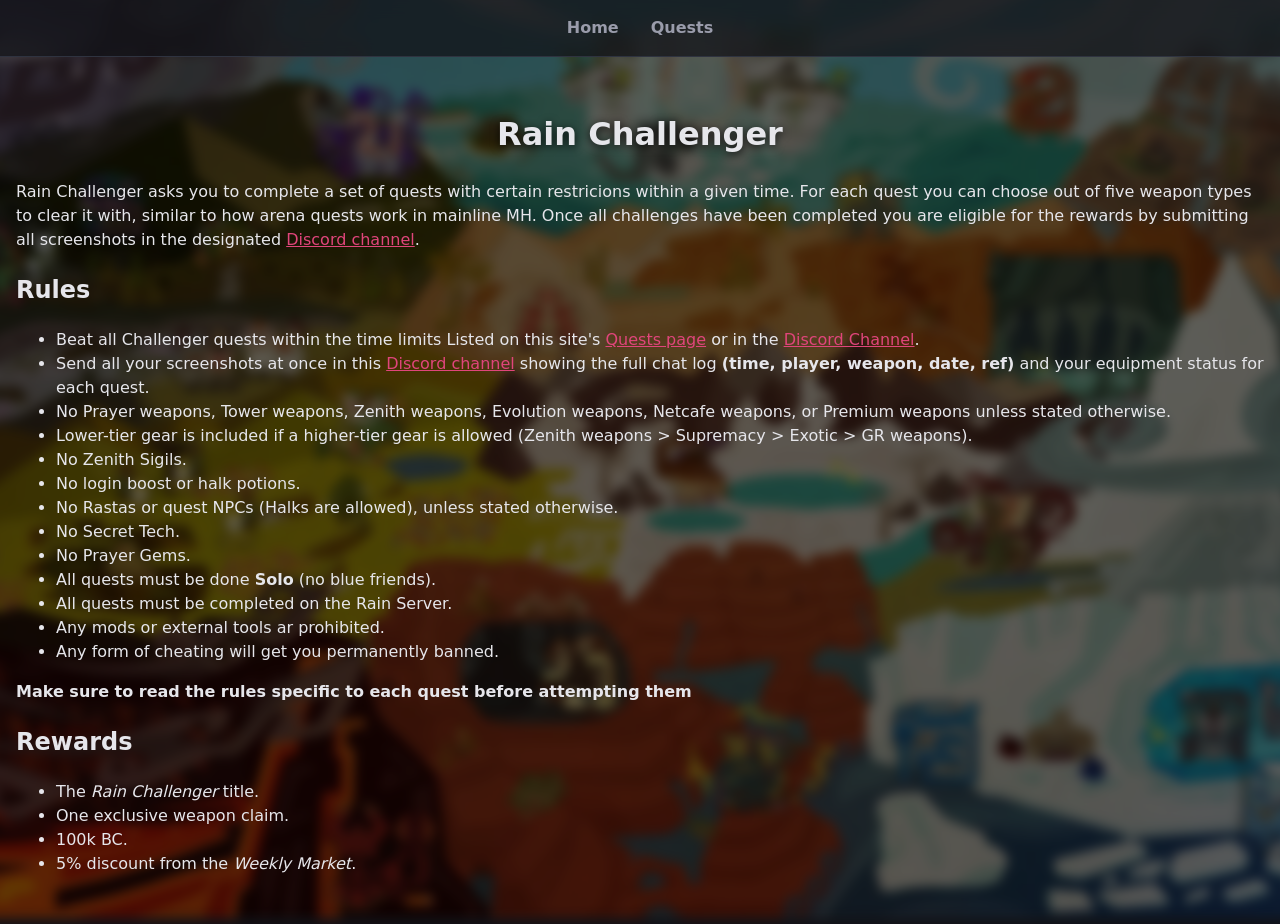
==== index.html @ 0a23a5e6 "Add rules/rewards to index.html" ====
<!DOCTYPE html>
<html lang="en">

<head>
  <meta charset="UTF-8">
  <meta name="viewport" content="width=device-width, initial-scale=1.0">
  <title>Rain Challenger Page</title>
  <link rel="stylesheet" href="./css/style.css">
  <link rel="icon" href="./assets/favicon.ico" type="image/x-icon">
</head>

<body>
  <nav class="navbar">
    <a href="./index.html">Home</a>
    <a href="./quests.html">Quests</a>
  </nav>
  <main>
    <h1>Rain Challenger</h1>
    <p>
      Rain Challenger asks you to complete a set of quests
      with certain restricions within a given time. For each quest you can
      choose out of five weapon types to clear it with, similar to how arena
      quests work in mainline MH. Once all challenges have been completed you are
      eligible for the rewards by submitting all screenshots in the designated
      <a href="https://discord.com/channels/937230168223789066/1414057000987267222">Discord channel</a>.
    </p>

    <h2>Rules</h2>
    <p>
    <ul>
      <li>Beat all Challenger quests within the time limits Listed on this site's <a href="./quests.html">Quests
          page</a> or in the <a href="https://discord.com/channels/937230168223789066/1414051861174030346">Discord
          Channel</a>.</li>
      <li>Send all your screenshots at once in this <a
          href="https://discord.com/channels/937230168223789066/1414057000987267222">Discord channel</a>
        showing the full chat log <b>(time, player, weapon, date, ref)</b> and your equipment status for each quest.
      </li>
      <li>No Prayer weapons, Tower weapons, Zenith weapons, Evolution weapons, Netcafe weapons, or Premium weapons
        unless stated otherwise.</li>
      <li>Lower-tier gear is included if a higher-tier gear is allowed (Zenith weapons > Supremacy > Exotic > GR
        weapons).</li>
      <li>No Zenith Sigils.</li>
      <li>No login boost or halk potions.</li>
      <li>No Rastas or quest NPCs (Halks are allowed), unless stated otherwise.</li>
      <li>No Secret Tech.</li>
      <li>No Prayer Gems.</li>
      <li>All quests must be done <b>Solo</b> (no blue friends).</li>
      <li>All quests must be completed on the Rain Server.</li>
      <li>Any mods or external tools ar prohibited.</li>
      <li>Any form of cheating will get you permanently banned.</li>
    </ul>
    <p><b>Make sure to read the rules specific to each quest before attempting them</b></p>

    </p>
    <h2>Rewards</h2>
    <ul>
      <li>The <i>Rain Challenger</i> title.</li>
      <li>One exclusive weapon claim.</li>
      <li>100k BC.</li>
      <li>5% discount from the <i>Weekly Market</i>.</li>
    </ul>
  </main>
</body>

</html>
---- css/style.css ----
@import url('./rules.css');
@import url('./quests.css');

:root {
  --bg: #121318;
  --surface: #1c1e26;
  --surface-2: #252833;
  --border: #2f3340;
  --text: #e6e6eb;
  --text-muted: #9a9cab;
  --accent: #e0457b;
  --tag-allowed: #3fb950;
  --tag-partial: #f0a030;
  --tag-banned: #f05252;
  --radius: 12px;

  /* Page background: raise --bg-brightness to make it brighter, lower --bg-blur to make it sharper */
  --bg-brightness: 0.4;
  --bg-blur: 6px;
}

* {
  box-sizing: border-box;
}

body {
  margin: 0;
  background: var(--bg);
  color: var(--text);
  font-family: system-ui, -apple-system, "Segoe UI", Roboto, sans-serif;
  line-height: 1.5;
}

/* Blurred, dimmed background image behind every page. It's slightly larger than
   the screen so the blur doesn't leave light edges. */
body::before {
  content: "";
  position: fixed;
  inset: calc(var(--bg-blur) * -3);
  z-index: -1;
  background: url("../assets/background.webp") center / cover no-repeat;
  filter: blur(var(--bg-blur)) brightness(var(--bg-brightness));
}

a {
  color: var(--accent);
}

.navbar {
  display: flex;
  justify-content: center;
  gap: 2rem;
  padding: 1rem;
  background: rgba(18, 19, 24, 0.75);
  backdrop-filter: blur(8px);
  border-bottom: 1px solid var(--border);
}

.navbar a {
  color: var(--text-muted);
  text-decoration: none;
  font-weight: 600;
}

.navbar a:hover {
  color: var(--text);
}

main {
  max-width: 1400px;
  margin: 0 auto;
  padding: 2rem 1rem;
}

h1 {
  text-align: center;
  text-shadow: 0 2px 8px rgba(0, 0, 0, 0.8);
}
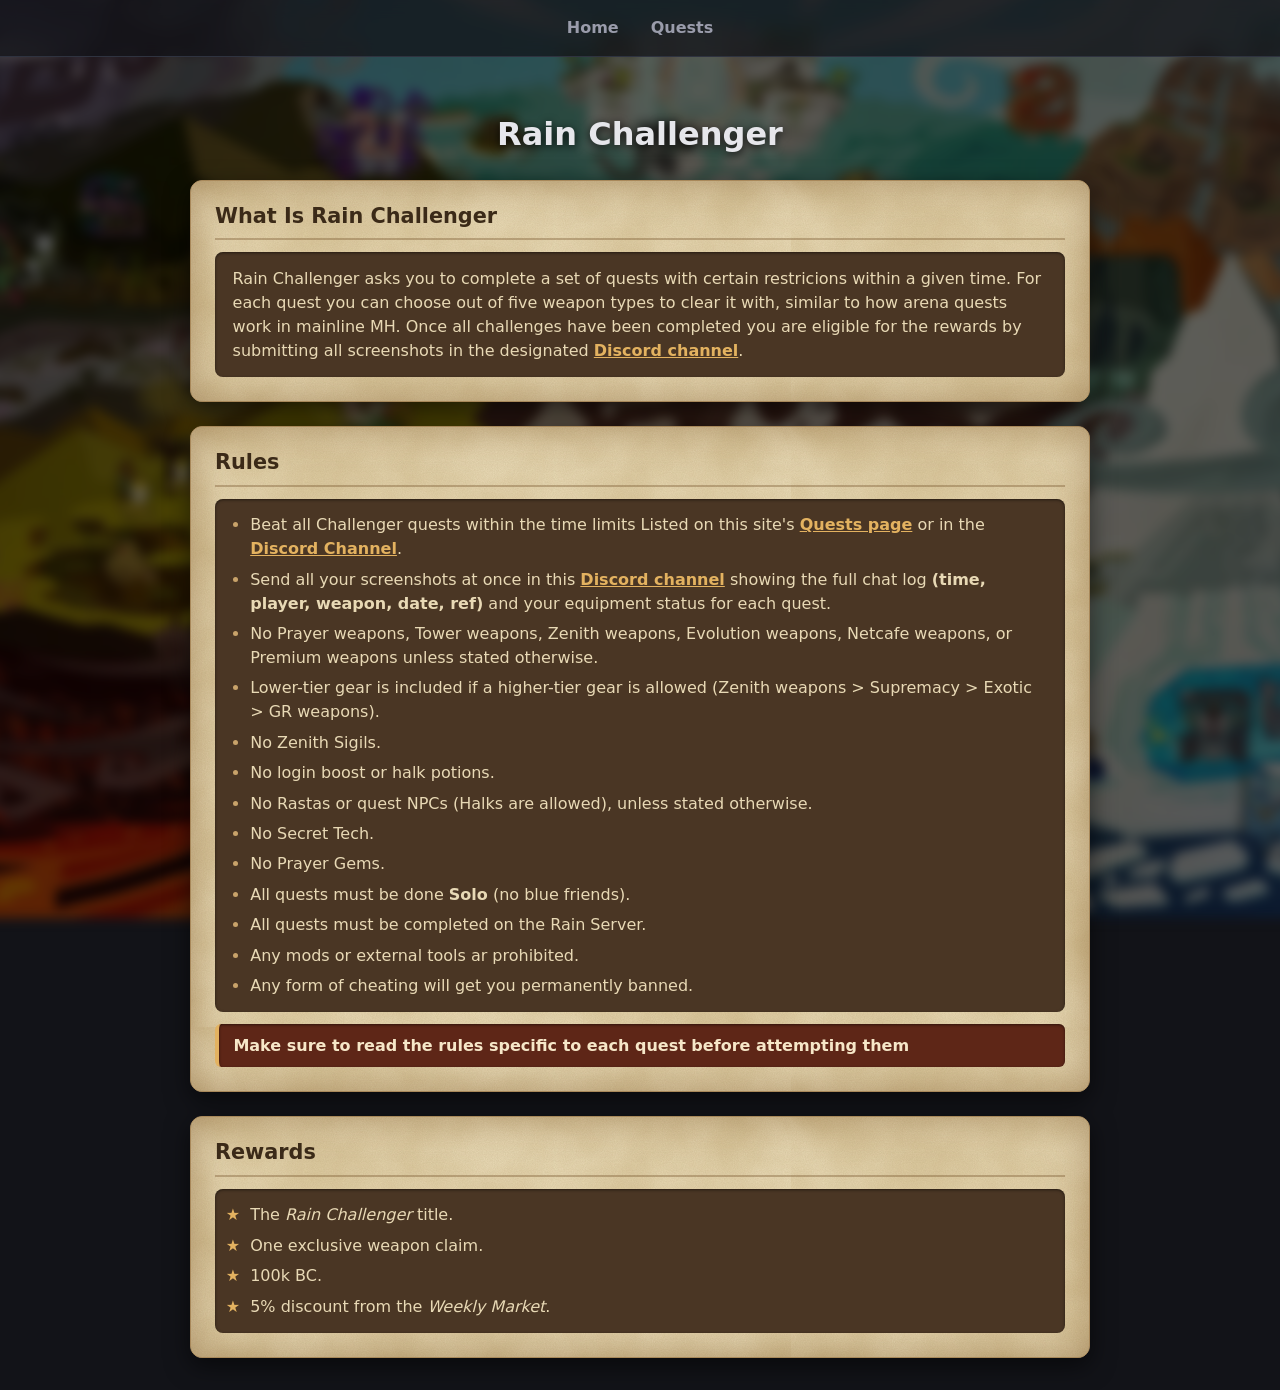
==== commit 39aba7fc: "Style index.html" ====
--- a/index.html
+++ b/index.html
@@ -16,49 +16,56 @@
   </nav>
   <main>
     <h1>Rain Challenger</h1>
-    <p>
-      Rain Challenger asks you to complete a set of quests
-      with certain restricions within a given time. For each quest you can
-      choose out of five weapon types to clear it with, similar to how arena
-      quests work in mainline MH. Once all challenges have been completed you are
-      eligible for the rewards by submitting all screenshots in the designated
-      <a href="https://discord.com/channels/937230168223789066/1414057000987267222">Discord channel</a>.
-    </p>
+    <div class="home">
+      <section class="home-intro panel parchment">
+        <h2>What Is Rain Challenger</h2>
+        <p>
+          Rain Challenger asks you to complete a set of quests
+          with certain restricions within a given time. For each quest you can
+          choose out of five weapon types to clear it with, similar to how arena
+          quests work in mainline MH. Once all challenges have been completed you are
+          eligible for the rewards by submitting all screenshots in the designated
+          <a href="https://discord.com/channels/937230168223789066/1414057000987267222">Discord channel</a>.
+        </p>
+      </section>
 
-    <h2>Rules</h2>
-    <p>
-    <ul>
-      <li>Beat all Challenger quests within the time limits Listed on this site's <a href="./quests.html">Quests
-          page</a> or in the <a href="https://discord.com/channels/937230168223789066/1414051861174030346">Discord
-          Channel</a>.</li>
-      <li>Send all your screenshots at once in this <a
-          href="https://discord.com/channels/937230168223789066/1414057000987267222">Discord channel</a>
-        showing the full chat log <b>(time, player, weapon, date, ref)</b> and your equipment status for each quest.
-      </li>
-      <li>No Prayer weapons, Tower weapons, Zenith weapons, Evolution weapons, Netcafe weapons, or Premium weapons
-        unless stated otherwise.</li>
-      <li>Lower-tier gear is included if a higher-tier gear is allowed (Zenith weapons > Supremacy > Exotic > GR
-        weapons).</li>
-      <li>No Zenith Sigils.</li>
-      <li>No login boost or halk potions.</li>
-      <li>No Rastas or quest NPCs (Halks are allowed), unless stated otherwise.</li>
-      <li>No Secret Tech.</li>
-      <li>No Prayer Gems.</li>
-      <li>All quests must be done <b>Solo</b> (no blue friends).</li>
-      <li>All quests must be completed on the Rain Server.</li>
-      <li>Any mods or external tools ar prohibited.</li>
-      <li>Any form of cheating will get you permanently banned.</li>
-    </ul>
-    <p><b>Make sure to read the rules specific to each quest before attempting them</b></p>
+      <section class="home-rules panel parchment">
+        <h2>Rules</h2>
+        <ul>
+          <li>Beat all Challenger quests within the time limits Listed on this site's <a href="./quests.html">Quests
+              page</a> or in the <a href="https://discord.com/channels/937230168223789066/1414051861174030346">Discord
+              Channel</a>.</li>
+          <li>Send all your screenshots at once in this <a
+              href="https://discord.com/channels/937230168223789066/1414057000987267222">Discord channel</a>
+            showing the full chat log <b>(time, player, weapon, date, ref)</b> and your equipment status for each quest.
+          </li>
+          <li>No Prayer weapons, Tower weapons, Zenith weapons, Evolution weapons, Netcafe weapons, or Premium weapons
+            unless stated otherwise.</li>
+          <li>Lower-tier gear is included if a higher-tier gear is allowed (Zenith weapons > Supremacy > Exotic > GR
+            weapons).</li>
+          <li>No Zenith Sigils.</li>
+          <li>No login boost or halk potions.</li>
+          <li>No Rastas or quest NPCs (Halks are allowed), unless stated otherwise.</li>
+          <li>No Secret Tech.</li>
+          <li>No Prayer Gems.</li>
+          <li>All quests must be done <b>Solo</b> (no blue friends).</li>
+          <li>All quests must be completed on the Rain Server.</li>
+          <li>Any mods or external tools ar prohibited.</li>
+          <li>Any form of cheating will get you permanently banned.</li>
+        </ul>
+        <p class="callout"><b>Make sure to read the rules specific to each quest before attempting them</b></p>
+      </section>
 
-    </p>
-    <h2>Rewards</h2>
-    <ul>
-      <li>The <i>Rain Challenger</i> title.</li>
-      <li>One exclusive weapon claim.</li>
-      <li>100k BC.</li>
-      <li>5% discount from the <i>Weekly Market</i>.</li>
-    </ul>
+      <section class="home-rewards panel parchment">
+        <h2>Rewards</h2>
+        <ul>
+          <li>The <i>Rain Challenger</i> title.</li>
+          <li>One exclusive weapon claim.</li>
+          <li>100k BC.</li>
+          <li>5% discount from the <i>Weekly Market</i>.</li>
+        </ul>
+      </section>
+    </div>
   </main>
 </body>
 
--- a/css/style.css
+++ b/css/style.css
@@ -1,4 +1,4 @@
-@import url('./rules.css');
+@import url('./home.css');
 @import url('./quests.css');
 
 :root {
@@ -76,3 +76,32 @@
   text-align: center;
   text-shadow: 0 2px 8px rgba(0, 0, 0, 0.8);
 }
+
+/* Parchment look shared by the quest cards and the home page panels: fine paper grain +
+   larger stains (inline SVG noise) over a warm base, with darker, worn edges from the inset shadow */
+.parchment {
+  --parchment: #e8d9b5;
+  --ink: #3b2a18;
+  --ink-muted: #6b5236;
+  --leather: #4a3624;
+
+  color: var(--ink);
+  background:
+    url("data:image/svg+xml,%3Csvg xmlns='http://www.w3.org/2000/svg' width='240' height='240'%3E%3Cfilter id='n'%3E%3CfeTurbulence type='fractalNoise' baseFrequency='0.9' numOctaves='3' stitchTiles='stitch'/%3E%3CfeColorMatrix values='0 0 0 0 0.35 0 0 0 0 0.25 0 0 0 0 0.1 0 0 0 0.22 0'/%3E%3C/filter%3E%3Crect width='100%25' height='100%25' filter='url(%23n)'/%3E%3C/svg%3E"),
+    url("data:image/svg+xml,%3Csvg xmlns='http://www.w3.org/2000/svg' width='600' height='600'%3E%3Cfilter id='s'%3E%3CfeTurbulence type='fractalNoise' baseFrequency='0.012' numOctaves='4' seed='7' stitchTiles='stitch'/%3E%3CfeColorMatrix values='0 0 0 0 0.45 0 0 0 0 0.3 0 0 0 0 0.1 0 0 0 0.5 -0.12'/%3E%3C/filter%3E%3Crect width='100%25' height='100%25' filter='url(%23s)'/%3E%3C/svg%3E"),
+    var(--parchment);
+  border: 1px solid #a8885a;
+  border-radius: var(--radius);
+  box-shadow:
+    inset 0 0 40px rgba(110, 70, 25, 0.45),
+    0 8px 24px rgba(0, 0, 0, 0.55);
+}
+
+.parchment a {
+  color: #8b2e1a;
+  font-weight: 600;
+}
+
+.parchment a:hover {
+  color: #b33b20;
+}
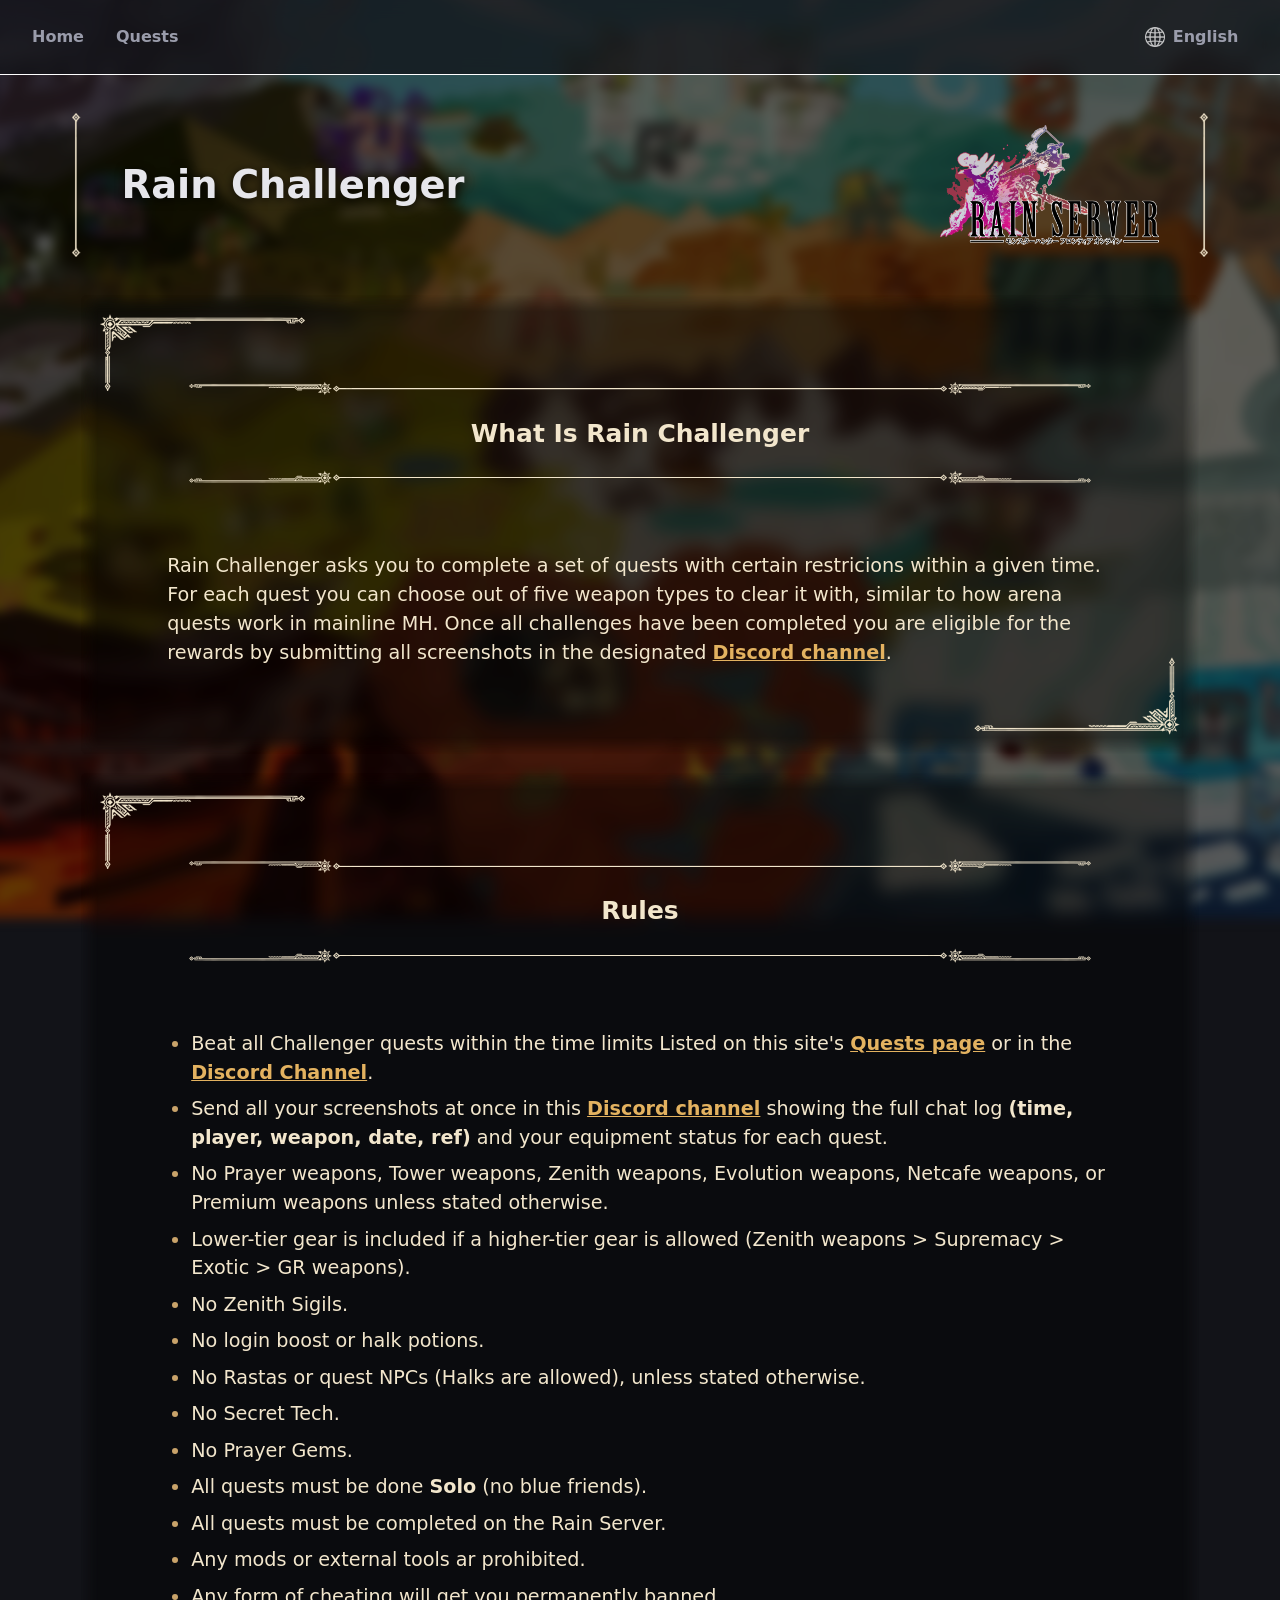
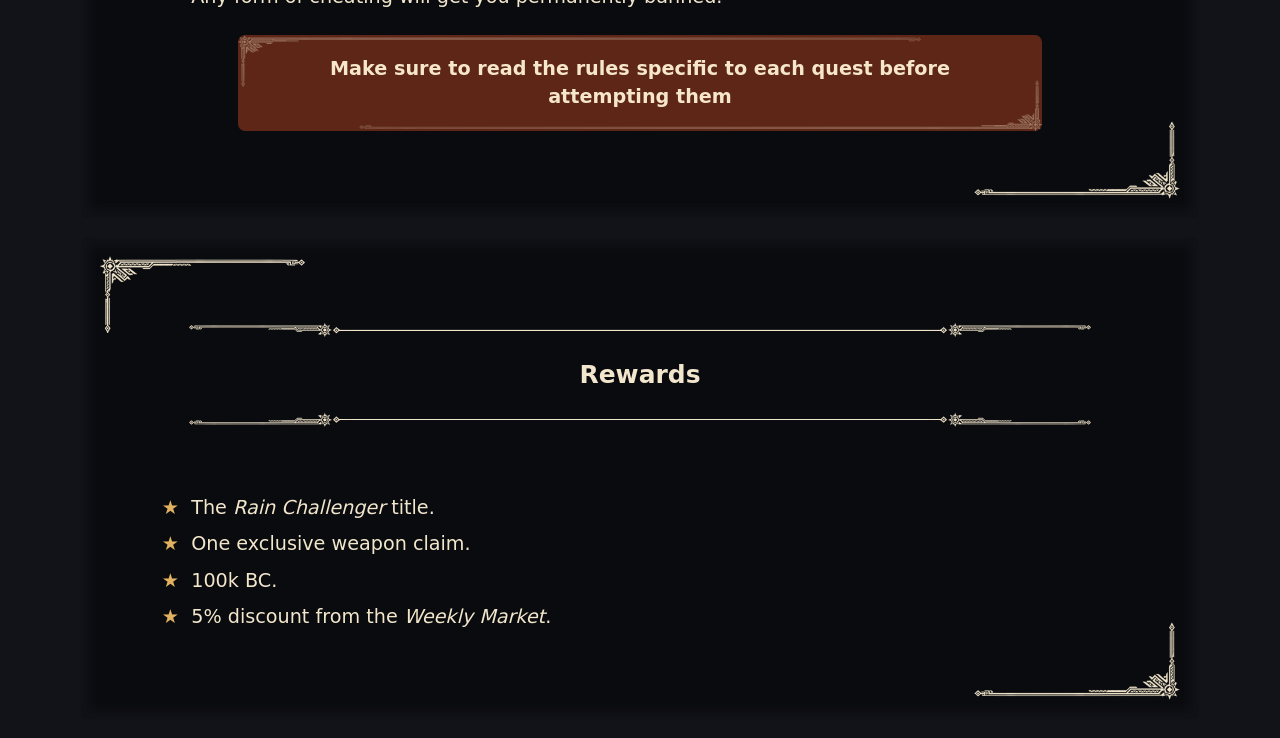
==== commit 4be05ebb: "First Design - MH Wilds style DA - Quests design based on quest pages in Frontier - Added translatio" ====
--- a/index.html
+++ b/index.html
@@ -4,22 +4,45 @@
 <head>
   <meta charset="UTF-8">
   <meta name="viewport" content="width=device-width, initial-scale=1.0">
-  <title>Rain Challenger Page</title>
+  <!-- Dark page: the browser paints a dark (not white) canvas while switching pages, before the CSS loads -->
+  <meta name="color-scheme" content="dark">
+  <meta http-equiv="Content-Security-Policy"
+    content="default-src 'self'; img-src 'self' data:; object-src 'none'; base-uri 'none'; form-action 'none'">
+  <title data-i18n="home.docTitle">Rain Challenger Page</title>
   <link rel="stylesheet" href="./css/style.css">
   <link rel="icon" href="./assets/favicon.ico" type="image/x-icon">
+  <script src="./js/i18n.js" defer></script>
+  <script src="./js/nav.js" defer></script>
 </head>
 
 <body>
   <nav class="navbar">
-    <a href="./index.html">Home</a>
-    <a href="./quests.html">Quests</a>
+    <div class="nav-links">
+      <a href="./index.html" data-i18n="nav.home">Home</a>
+      <a href="./quests.html" data-i18n="nav.quests">Quests</a>
+    </div>
+    <div class="lang-switcher">
+      <button type="button" class="lang-button" aria-haspopup="true" aria-expanded="false" aria-controls="lang-menu">
+        <img src="./assets/index/www.png" alt="" class="lang-icon">
+        <span class="lang-current">English</span>
+      </button>
+      <ul class="lang-menu" id="lang-menu" hidden>
+        <li><button type="button" lang="en" data-lang="en">English</button></li>
+        <li><button type="button" lang="ja" data-lang="ja">日本語</button></li>
+        <li><button type="button" lang="fr" data-lang="fr">Français</button></li>
+        <li><button type="button" lang="de" data-lang="de">Deutsch</button></li>
+        <li><button type="button" lang="es" data-lang="es">Español</button></li>
+      </ul>
+    </div>
   </nav>
-  <main>
-    <h1>Rain Challenger</h1>
+  <main class="home-page">
+    <h1 class="page-header">Rain Challenger<img class="header-logo" src="./assets/index/rain_logo.png" alt=""></h1>
     <div class="home">
-      <section class="home-intro panel parchment">
-        <h2>What Is Rain Challenger</h2>
-        <p>
+      <section class="home-intro panel frame-panel">
+        <div class="panel-divider panel-divider-top" aria-hidden="true"></div>
+        <h2 data-i18n="intro.title">What Is Rain Challenger</h2>
+        <div class="panel-divider" aria-hidden="true"></div>
+        <p data-i18n="intro.text">
           Rain Challenger asks you to complete a set of quests
           with certain restricions within a given time. For each quest you can
           choose out of five weapon types to clear it with, similar to how arena
@@ -29,40 +52,44 @@
         </p>
       </section>
 
-      <section class="home-rules panel parchment">
-        <h2>Rules</h2>
+      <section class="home-rules panel frame-panel">
+        <div class="panel-divider panel-divider-top" aria-hidden="true"></div>
+        <h2 data-i18n="rules.title">Rules</h2>
+        <div class="panel-divider" aria-hidden="true"></div>
         <ul>
-          <li>Beat all Challenger quests within the time limits Listed on this site's <a href="./quests.html">Quests
+          <li data-i18n="rules.1">Beat all Challenger quests within the time limits Listed on this site's <a href="./quests.html">Quests
               page</a> or in the <a href="https://discord.com/channels/937230168223789066/1414051861174030346">Discord
               Channel</a>.</li>
-          <li>Send all your screenshots at once in this <a
+          <li data-i18n="rules.2">Send all your screenshots at once in this <a
               href="https://discord.com/channels/937230168223789066/1414057000987267222">Discord channel</a>
             showing the full chat log <b>(time, player, weapon, date, ref)</b> and your equipment status for each quest.
           </li>
-          <li>No Prayer weapons, Tower weapons, Zenith weapons, Evolution weapons, Netcafe weapons, or Premium weapons
+          <li data-i18n="rules.3">No Prayer weapons, Tower weapons, Zenith weapons, Evolution weapons, Netcafe weapons, or Premium weapons
             unless stated otherwise.</li>
-          <li>Lower-tier gear is included if a higher-tier gear is allowed (Zenith weapons > Supremacy > Exotic > GR
+          <li data-i18n="rules.4">Lower-tier gear is included if a higher-tier gear is allowed (Zenith weapons > Supremacy > Exotic > GR
             weapons).</li>
-          <li>No Zenith Sigils.</li>
-          <li>No login boost or halk potions.</li>
-          <li>No Rastas or quest NPCs (Halks are allowed), unless stated otherwise.</li>
-          <li>No Secret Tech.</li>
-          <li>No Prayer Gems.</li>
-          <li>All quests must be done <b>Solo</b> (no blue friends).</li>
-          <li>All quests must be completed on the Rain Server.</li>
-          <li>Any mods or external tools ar prohibited.</li>
-          <li>Any form of cheating will get you permanently banned.</li>
+          <li data-i18n="rules.5">No Zenith Sigils.</li>
+          <li data-i18n="rules.6">No login boost or halk potions.</li>
+          <li data-i18n="rules.7">No Rastas or quest NPCs (Halks are allowed), unless stated otherwise.</li>
+          <li data-i18n="rules.8">No Secret Tech.</li>
+          <li data-i18n="rules.9">No Prayer Gems.</li>
+          <li data-i18n="rules.10">All quests must be done <b>Solo</b> (no blue friends).</li>
+          <li data-i18n="rules.11">All quests must be completed on the Rain Server.</li>
+          <li data-i18n="rules.12">Any mods or external tools ar prohibited.</li>
+          <li data-i18n="rules.13">Any form of cheating will get you permanently banned.</li>
         </ul>
-        <p class="callout"><b>Make sure to read the rules specific to each quest before attempting them</b></p>
+        <p class="callout" data-i18n="rules.callout"><b>Make sure to read the rules specific to each quest before attempting them</b></p>
       </section>
 
-      <section class="home-rewards panel parchment">
-        <h2>Rewards</h2>
+      <section class="home-rewards panel frame-panel">
+        <div class="panel-divider panel-divider-top" aria-hidden="true"></div>
+        <h2 data-i18n="rewards.title">Rewards</h2>
+        <div class="panel-divider" aria-hidden="true"></div>
         <ul>
-          <li>The <i>Rain Challenger</i> title.</li>
-          <li>One exclusive weapon claim.</li>
-          <li>100k BC.</li>
-          <li>5% discount from the <i>Weekly Market</i>.</li>
+          <li data-i18n="rewards.1">The <i>Rain Challenger</i> title.</li>
+          <li data-i18n="rewards.2">One exclusive weapon claim.</li>
+          <li data-i18n="rewards.3">100k BC.</li>
+          <li data-i18n="rewards.4">5% discount from the <i>Weekly Market</i>.</li>
         </ul>
       </section>
     </div>
--- a/css/style.css
+++ b/css/style.css
@@ -3,16 +3,24 @@
 
 :root {
   --bg: #121318;
-  --surface: #1c1e26;
-  --surface-2: #252833;
   --border: #2f3340;
   --text: #e6e6eb;
   --text-muted: #9a9cab;
-  --accent: #e0457b;
-  --tag-allowed: #3fb950;
-  --tag-partial: #f0a030;
-  --tag-banned: #f05252;
   --radius: 12px;
+
+  /* Parchment theme shared by the quest cards and the home page */
+  --parchment: #e8d9b5;
+  --parchment-edge: #a8885a;
+  --ink: #3b2a18;
+  --ink-muted: #6b5236;
+  --leather: #4a3624;
+  --gold: #e3b260;
+  --inset-shadow: inset 0 1px 3px rgba(0, 0, 0, 0.5);
+
+  /* Restriction dot colors (and the achieved time limit green), bright enough for the dark leather */
+  --tag-allowed: #5cd65c;
+  --tag-partial: #ffa733;
+  --tag-banned: #ff5c5c;
 
   /* Page background: raise --bg-brightness to make it brighter, lower --bg-blur to make it sharper */
   --bg-brightness: 0.4;
@@ -42,18 +50,26 @@
   filter: blur(var(--bg-blur)) brightness(var(--bg-brightness));
 }
 
-a {
-  color: var(--accent);
-}
-
+/* Top bar: page links on the left, language switcher on the right */
 .navbar {
+  /* Stays at the top of the window while the page scrolls */
+  position: sticky;
+  top: 0;
+  z-index: 10; /* keeps the bar and the language menu above the page content */
   display: flex;
-  justify-content: center;
-  gap: 2rem;
-  padding: 1rem;
+  justify-content: space-between;
+  /* 112px / 1.5 (was 56px originally, then doubled to 112px); content stays centered */
+  align-items: center;
+  min-height: 75px;
+  padding: 0 2rem;
   background: rgba(18, 19, 24, 0.75);
   backdrop-filter: blur(8px);
-  border-bottom: 1px solid var(--border);
+  border-bottom: 1px solid #fff;
+}
+
+.nav-links {
+  display: flex;
+  gap: 2rem;
 }
 
 .navbar a {
@@ -66,6 +82,108 @@
   color: var(--text);
 }
 
+/* Language switcher (js/nav.js): globe icon + current language, opens a dropdown menu */
+.lang-switcher {
+  position: relative;
+}
+
+.lang-button {
+  display: flex;
+  align-items: center;
+  gap: 0.5rem;
+  padding: 0.4rem 0.6rem;
+  color: var(--text-muted);
+  font: inherit;
+  font-weight: 600;
+  background: none;
+  border: none;
+  border-radius: 6px;
+  cursor: pointer;
+}
+
+.lang-button:hover,
+.lang-button[aria-expanded="true"] {
+  color: var(--text);
+}
+
+.lang-button:focus-visible,
+.lang-menu button:focus-visible {
+  outline: 2px solid var(--gold);
+  outline-offset: 2px;
+}
+
+.lang-icon {
+  width: 20px;
+  height: 20px;
+  opacity: 0.75;
+}
+
+.lang-button:hover .lang-icon,
+.lang-button[aria-expanded="true"] .lang-icon {
+  opacity: 1;
+}
+
+/* Menu drops down under the button, right-aligned with it */
+.lang-menu {
+  position: absolute;
+  top: calc(100% + 0.5rem);
+  right: 0;
+  min-width: 10rem;
+  margin: 0;
+  padding: 0.35rem;
+  list-style: none;
+  background: rgba(18, 19, 24, 0.95);
+  backdrop-filter: blur(8px);
+  border: 1px solid rgba(255, 255, 255, 0.5);
+  border-radius: 8px;
+  box-shadow: 0 8px 24px rgba(0, 0, 0, 0.55);
+  animation: lang-menu-open 0.15s ease-out;
+}
+
+.lang-menu[hidden] {
+  display: none;
+}
+
+@keyframes lang-menu-open {
+  from {
+    opacity: 0;
+    transform: translateY(-6px);
+  }
+}
+
+.lang-menu button {
+  display: block;
+  width: 100%;
+  padding: 0.45rem 0.75rem;
+  color: var(--text-muted);
+  font: inherit;
+  text-align: left;
+  background: none;
+  border: none;
+  border-radius: 5px;
+  cursor: pointer;
+}
+
+.lang-menu button:hover {
+  color: var(--text);
+  background: rgba(255, 255, 255, 0.08);
+}
+
+/* Currently selected language */
+.lang-menu button[aria-current="true"] {
+  color: var(--gold);
+}
+
+@media (max-width: 500px) {
+  .navbar {
+    padding: 0 1rem;
+  }
+
+  .nav-links {
+    gap: 1.25rem;
+  }
+}
+
 main {
   max-width: 1400px;
   margin: 0 auto;
@@ -77,31 +195,72 @@
   text-shadow: 0 2px 8px rgba(0, 0, 0, 0.8);
 }
 
-/* Parchment look shared by the quest cards and the home page panels: fine paper grain +
-   larger stains (inline SVG noise) over a warm base, with darker, worn edges from the inset shadow */
+/* Page title framed by assets/index/header.png (1892x239: two vertical bars at its left and
+   right edges) at half size, centered (both pages); the title sits on the left, just inside
+   the left bar, vertically centered. On narrow screens it shrinks to the content width and
+   keeps its proportions. */
+.page-header {
+  display: grid;
+  align-items: center;
+  justify-items: start;
+  width: min(946px, 100%);
+  aspect-ratio: 1892 / 239;
+  /* left bar is 7.5px wide; gap between bar and title = ~33px */
+  padding-left: 41px;
+  /* Home overrides the space below (home.css); 48px = the same value there */
+  margin: 0 auto 48px;
+  position: relative;
+  background: url("../assets/index/header.png") center / 100% 100% no-repeat;
+}
+
+/* Rain Server logo inside the header, near the right bar. rain_logo.png is 1789x1095 with the
+   logo itself at x 58-1649, y 28-900 (rest is transparent margin). Sized/placed in % of the
+   header so it scales with it: logo 100px tall at full size, vertically centered, its right
+   edge ~33px inside the right bar (mirrors the title's gap on the left). */
+.header-logo {
+  position: absolute;
+  right: 2.61%;
+  top: 5.47%;
+  height: 105.1%;
+  pointer-events: none;
+}
+
+/* Phones: smaller title and left gap so it doesn't run into the logo */
+@media (max-width: 700px) {
+  .page-header {
+    font-size: 1.5rem;
+    padding-left: 4%;
+  }
+}
+
+/* Parchment panels: fine paper grain + larger stains (inline SVG noise) over a warm base,
+   with darker, worn edges from the inset shadow */
 .parchment {
-  --parchment: #e8d9b5;
-  --ink: #3b2a18;
-  --ink-muted: #6b5236;
-  --leather: #4a3624;
-
   color: var(--ink);
   background:
     url("data:image/svg+xml,%3Csvg xmlns='http://www.w3.org/2000/svg' width='240' height='240'%3E%3Cfilter id='n'%3E%3CfeTurbulence type='fractalNoise' baseFrequency='0.9' numOctaves='3' stitchTiles='stitch'/%3E%3CfeColorMatrix values='0 0 0 0 0.35 0 0 0 0 0.25 0 0 0 0 0.1 0 0 0 0.22 0'/%3E%3C/filter%3E%3Crect width='100%25' height='100%25' filter='url(%23n)'/%3E%3C/svg%3E"),
     url("data:image/svg+xml,%3Csvg xmlns='http://www.w3.org/2000/svg' width='600' height='600'%3E%3Cfilter id='s'%3E%3CfeTurbulence type='fractalNoise' baseFrequency='0.012' numOctaves='4' seed='7' stitchTiles='stitch'/%3E%3CfeColorMatrix values='0 0 0 0 0.45 0 0 0 0 0.3 0 0 0 0 0.1 0 0 0 0.5 -0.12'/%3E%3C/filter%3E%3Crect width='100%25' height='100%25' filter='url(%23s)'/%3E%3C/svg%3E"),
     var(--parchment);
-  border: 1px solid #a8885a;
+  border: 1px solid var(--parchment-edge);
   border-radius: var(--radius);
   box-shadow:
     inset 0 0 40px rgba(110, 70, 25, 0.45),
     0 8px 24px rgba(0, 0, 0, 0.55);
 }
 
-.parchment a {
-  color: #8b2e1a;
+/* Dark leather boxes on top of the parchment, used wherever text needs more contrast */
+.leather {
+  color: var(--parchment);
+  background: var(--leather);
+  border-radius: 8px;
+  box-shadow: var(--inset-shadow);
+}
+
+.leather a {
+  color: var(--gold);
   font-weight: 600;
 }
 
-.parchment a:hover {
-  color: #b33b20;
-}
+.leather a:hover {
+  color: #f2cd8a;
+}
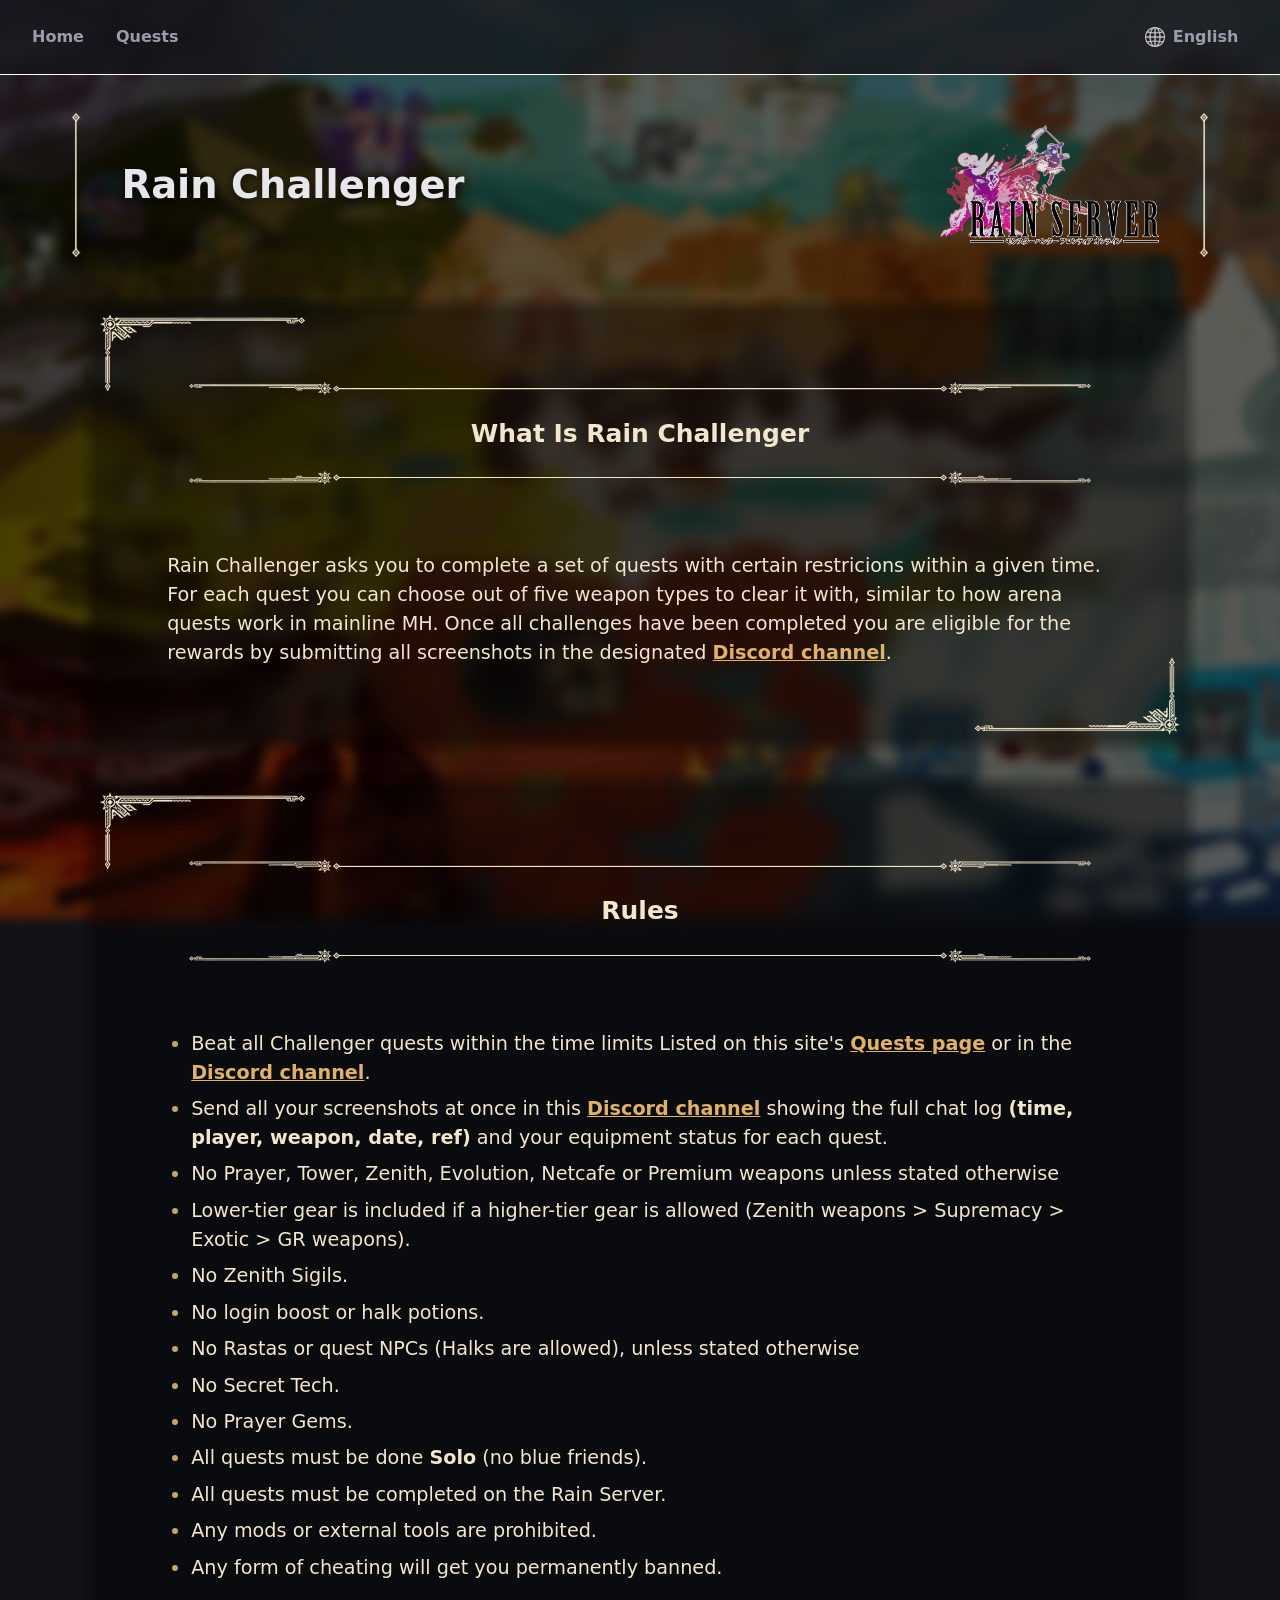
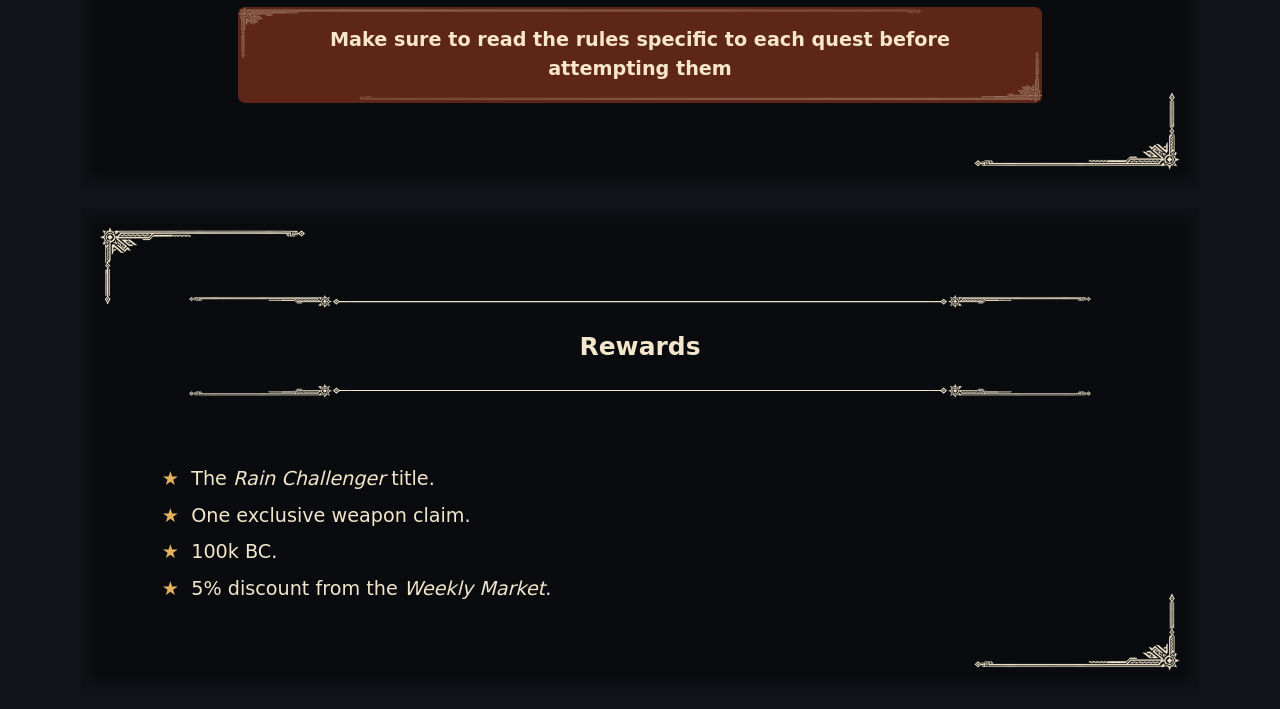
==== commit c403b880: "Update quest restrictions and add jsons for rules/rewards Restrictions on each individual quest are " ====
--- a/index.html
+++ b/index.html
@@ -11,8 +11,9 @@
   <title data-i18n="home.docTitle">Rain Challenger Page</title>
   <link rel="stylesheet" href="./css/style.css">
   <link rel="icon" href="./assets/favicon.ico" type="image/x-icon">
-  <script src="./js/i18n.js" defer></script>
-  <script src="./js/nav.js" defer></script>
+  <script src="./js/i18n.js" defer type="module"></script>
+  <script src="./js/nav.js" defer type="module"></script>
+  <script src="./js/home.js" defer type="module"></script>
 </head>
 
 <body>
@@ -29,9 +30,6 @@
       <ul class="lang-menu" id="lang-menu" hidden>
         <li><button type="button" lang="en" data-lang="en">English</button></li>
         <li><button type="button" lang="ja" data-lang="ja">日本語</button></li>
-        <li><button type="button" lang="fr" data-lang="fr">Français</button></li>
-        <li><button type="button" lang="de" data-lang="de">Deutsch</button></li>
-        <li><button type="button" lang="es" data-lang="es">Español</button></li>
       </ul>
     </div>
   </nav>
@@ -56,41 +54,20 @@
         <div class="panel-divider panel-divider-top" aria-hidden="true"></div>
         <h2 data-i18n="rules.title">Rules</h2>
         <div class="panel-divider" aria-hidden="true"></div>
-        <ul>
-          <li data-i18n="rules.1">Beat all Challenger quests within the time limits Listed on this site's <a href="./quests.html">Quests
-              page</a> or in the <a href="https://discord.com/channels/937230168223789066/1414051861174030346">Discord
-              Channel</a>.</li>
-          <li data-i18n="rules.2">Send all your screenshots at once in this <a
-              href="https://discord.com/channels/937230168223789066/1414057000987267222">Discord channel</a>
-            showing the full chat log <b>(time, player, weapon, date, ref)</b> and your equipment status for each quest.
-          </li>
-          <li data-i18n="rules.3">No Prayer weapons, Tower weapons, Zenith weapons, Evolution weapons, Netcafe weapons, or Premium weapons
-            unless stated otherwise.</li>
-          <li data-i18n="rules.4">Lower-tier gear is included if a higher-tier gear is allowed (Zenith weapons > Supremacy > Exotic > GR
-            weapons).</li>
-          <li data-i18n="rules.5">No Zenith Sigils.</li>
-          <li data-i18n="rules.6">No login boost or halk potions.</li>
-          <li data-i18n="rules.7">No Rastas or quest NPCs (Halks are allowed), unless stated otherwise.</li>
-          <li data-i18n="rules.8">No Secret Tech.</li>
-          <li data-i18n="rules.9">No Prayer Gems.</li>
-          <li data-i18n="rules.10">All quests must be done <b>Solo</b> (no blue friends).</li>
-          <li data-i18n="rules.11">All quests must be completed on the Rain Server.</li>
-          <li data-i18n="rules.12">Any mods or external tools ar prohibited.</li>
-          <li data-i18n="rules.13">Any form of cheating will get you permanently banned.</li>
-        </ul>
-        <p class="callout" data-i18n="rules.callout"><b>Make sure to read the rules specific to each quest before attempting them</b></p>
+        <div id="rules-container">
+          <!-- Rules will be loaded here -->
+        </div>
+        <p class="callout" data-i18n="rules.callout"><b>Make sure to read the rules specific to each quest before
+            attempting them</b></p>
       </section>
 
       <section class="home-rewards panel frame-panel">
         <div class="panel-divider panel-divider-top" aria-hidden="true"></div>
         <h2 data-i18n="rewards.title">Rewards</h2>
         <div class="panel-divider" aria-hidden="true"></div>
-        <ul>
-          <li data-i18n="rewards.1">The <i>Rain Challenger</i> title.</li>
-          <li data-i18n="rewards.2">One exclusive weapon claim.</li>
-          <li data-i18n="rewards.3">100k BC.</li>
-          <li data-i18n="rewards.4">5% discount from the <i>Weekly Market</i>.</li>
-        </ul>
+        <div id="rewards-container">
+          <!-- rewards will be loaded here -->
+        </div>
       </section>
     </div>
   </main>
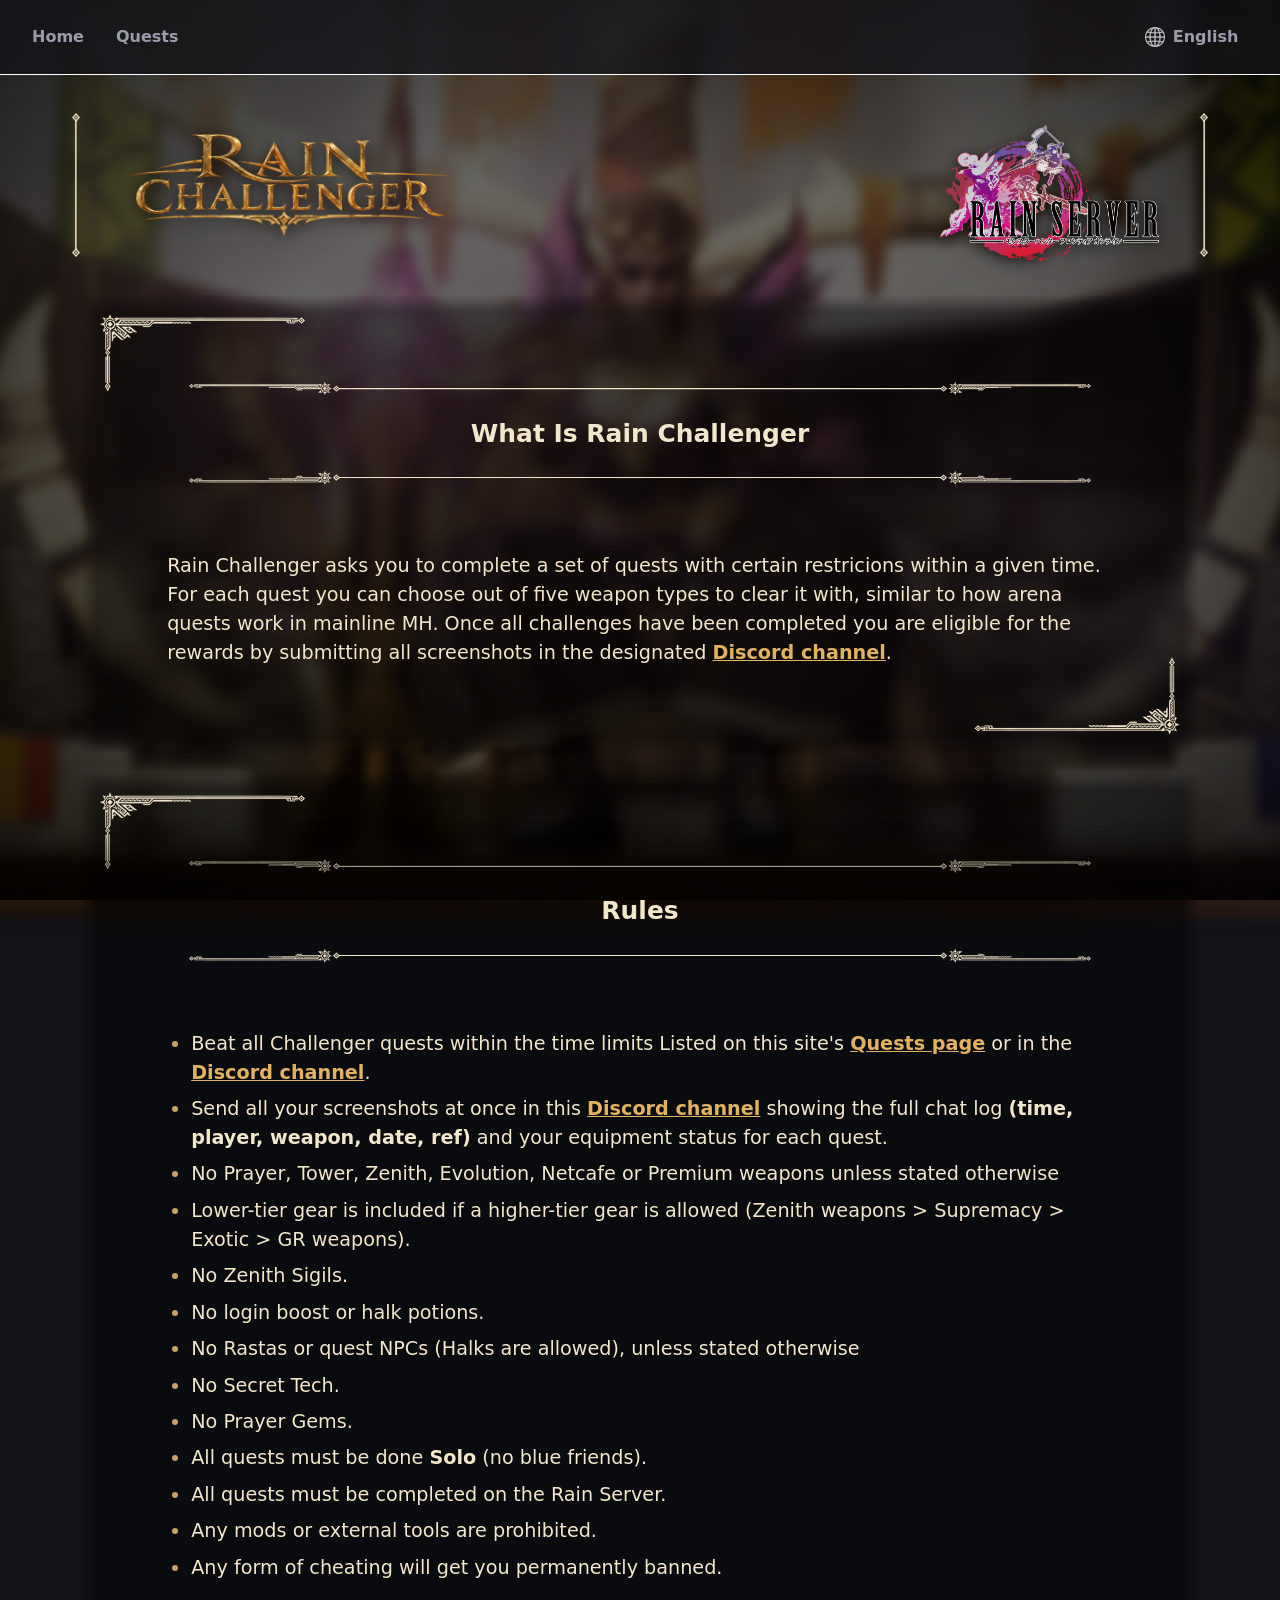
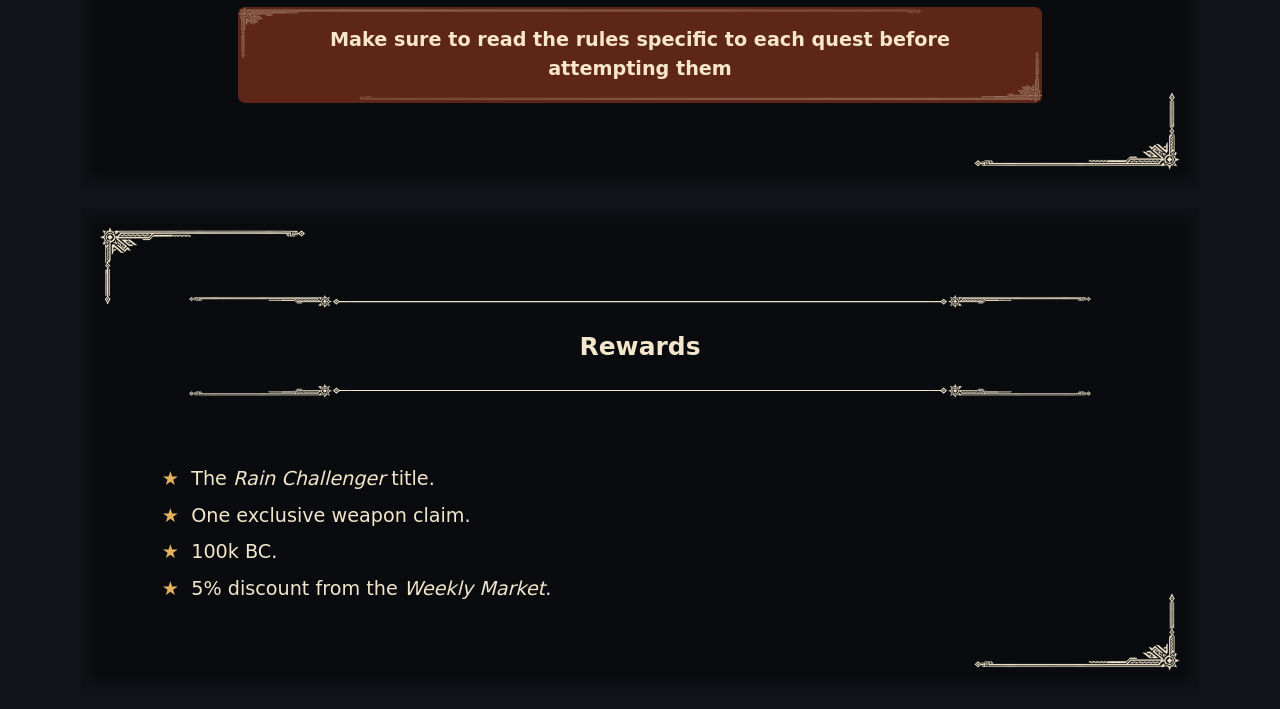
==== commit 013b420c: "Design Update Added : - New background - New Rain Challenger icon - Shadow on Rain Challenger and Ra" ====
--- a/index.html
+++ b/index.html
@@ -17,6 +17,9 @@
 </head>
 
 <body>
+  <!-- Blurred, dimmed background image with a vignette (css/style.css) -->
+  <div class="bg-image" aria-hidden="true"></div>
+
   <nav class="navbar">
     <div class="nav-links">
       <a href="./index.html" data-i18n="nav.home">Home</a>
@@ -34,7 +37,7 @@
     </div>
   </nav>
   <main class="home-page">
-    <h1 class="page-header">Rain Challenger<img class="header-logo" src="./assets/index/rain_logo.png" alt=""></h1>
+    <h1 class="page-header"><img class="header-title" src="./assets/index/title.png" alt="Rain Challenger"><img class="header-logo" src="./assets/index/rain_logo.png" alt=""></h1>
     <div class="home">
       <section class="home-intro panel frame-panel">
         <div class="panel-divider panel-divider-top" aria-hidden="true"></div>
--- a/css/style.css
+++ b/css/style.css
@@ -3,19 +3,13 @@
 
 :root {
   --bg: #121318;
-  --border: #2f3340;
   --text: #e6e6eb;
   --text-muted: #9a9cab;
-  --radius: 12px;
-
-  /* Parchment theme shared by the quest cards and the home page */
+
+  /* Quest card colors (--parchment, --ink) and the gold accent used on both pages */
   --parchment: #e8d9b5;
-  --parchment-edge: #a8885a;
   --ink: #3b2a18;
-  --ink-muted: #6b5236;
-  --leather: #4a3624;
   --gold: #e3b260;
-  --inset-shadow: inset 0 1px 3px rgba(0, 0, 0, 0.5);
 
   /* Restriction dot colors (and the achieved time limit green), bright enough for the dark leather */
   --tag-allowed: #5cd65c;
@@ -25,6 +19,10 @@
   /* Page background: raise --bg-brightness to make it brighter, lower --bg-blur to make it sharper */
   --bg-brightness: 0.4;
   --bg-blur: 6px;
+  /* Vignette: darkness of the screen corners (0 = none, 1 = black); --vignette-size = how far
+     from the center the darkening starts */
+  --vignette-strength: 0.7;
+  --vignette-size: 45%;
 }
 
 * {
@@ -39,15 +37,45 @@
   line-height: 1.5;
 }
 
-/* Blurred, dimmed background image behind every page. It's slightly larger than
-   the screen so the blur doesn't leave light edges. */
+/* Blurred, dimmed background image behind every page. Slightly larger than the screen so the
+   blur doesn't leave light edges. */
+.bg-image {
+  position: fixed;
+  top: calc(var(--bg-blur) * -3);
+  left: calc(var(--bg-blur) * -3);
+  width: calc(100% + var(--bg-blur) * 6);
+  height: calc(100% + var(--bg-blur) * 6);
+  /* below the vignette (body::before) and the home panels' frosted backdrops (z-index -1) */
+  z-index: -2;
+  pointer-events: none;
+  background: url("../assets/background_paused.webp") center / cover no-repeat;
+  filter: blur(var(--bg-blur)) brightness(var(--bg-brightness));
+}
+
+/* Vignette over the background image: edges and corners fade to black. Fixed to
+   the window, so it stays in place while the page scrolls. */
 body::before {
   content: "";
   position: fixed;
-  inset: calc(var(--bg-blur) * -3);
+  inset: 0;
   z-index: -1;
-  background: url("../assets/background.webp") center / cover no-repeat;
-  filter: blur(var(--bg-blur)) brightness(var(--bg-brightness));
+  pointer-events: none;
+  background: radial-gradient(ellipse at center, transparent var(--vignette-size),
+      rgba(0, 0, 0, var(--vignette-strength)) 100%);
+}
+
+/* Soft shadow along the bottom edge of the window, over the page content: fixed, so it stays
+   at the bottom while scrolling. Above the quest cards (z-index 1-2), below the navbar (10). */
+body::after {
+  content: "";
+  position: fixed;
+  left: 0;
+  right: 0;
+  bottom: 0;
+  height: 80px;
+  z-index: 5;
+  pointer-events: none;
+  background: linear-gradient(to bottom, transparent, rgba(0, 0, 0, 0.55));
 }
 
 /* Top bar: page links on the left, language switcher on the right */
@@ -213,6 +241,19 @@
   background: url("../assets/index/header.png") center / 100% 100% no-repeat;
 }
 
+/* Title image in the page header (both pages). title.png is design/title.png trimmed to the
+   lettering and scaled to 700x220; width in % of the header so it scales with it (~270px at full size). */
+.header-title {
+  display: block;
+  width: 30%;
+  height: auto;
+  /* Shadow follows the lettering's shape (drop-shadow uses the PNG's transparency) */
+  filter: drop-shadow(0 3px 6px rgba(0, 0, 0, 0.75));
+  /* Can't be clicked, dragged out or selected, like the Rain Server logo */
+  pointer-events: none;
+  user-select: none;
+}
+
 /* Rain Server logo inside the header, near the right bar. rain_logo.png is 1789x1095 with the
    logo itself at x 58-1649, y 28-900 (rest is transparent margin). Sized/placed in % of the
    header so it scales with it: logo 100px tall at full size, vertically centered, its right
@@ -223,44 +264,14 @@
   top: 5.47%;
   height: 105.1%;
   pointer-events: none;
+  user-select: none;
+  /* Same shadow as the title image */
+  filter: drop-shadow(0 3px 6px rgba(0, 0, 0, 0.75));
 }
 
 /* Phones: smaller title and left gap so it doesn't run into the logo */
 @media (max-width: 700px) {
   .page-header {
-    font-size: 1.5rem;
     padding-left: 4%;
   }
 }
-
-/* Parchment panels: fine paper grain + larger stains (inline SVG noise) over a warm base,
-   with darker, worn edges from the inset shadow */
-.parchment {
-  color: var(--ink);
-  background:
-    url("data:image/svg+xml,%3Csvg xmlns='http://www.w3.org/2000/svg' width='240' height='240'%3E%3Cfilter id='n'%3E%3CfeTurbulence type='fractalNoise' baseFrequency='0.9' numOctaves='3' stitchTiles='stitch'/%3E%3CfeColorMatrix values='0 0 0 0 0.35 0 0 0 0 0.25 0 0 0 0 0.1 0 0 0 0.22 0'/%3E%3C/filter%3E%3Crect width='100%25' height='100%25' filter='url(%23n)'/%3E%3C/svg%3E"),
-    url("data:image/svg+xml,%3Csvg xmlns='http://www.w3.org/2000/svg' width='600' height='600'%3E%3Cfilter id='s'%3E%3CfeTurbulence type='fractalNoise' baseFrequency='0.012' numOctaves='4' seed='7' stitchTiles='stitch'/%3E%3CfeColorMatrix values='0 0 0 0 0.45 0 0 0 0 0.3 0 0 0 0 0.1 0 0 0 0.5 -0.12'/%3E%3C/filter%3E%3Crect width='100%25' height='100%25' filter='url(%23s)'/%3E%3C/svg%3E"),
-    var(--parchment);
-  border: 1px solid var(--parchment-edge);
-  border-radius: var(--radius);
-  box-shadow:
-    inset 0 0 40px rgba(110, 70, 25, 0.45),
-    0 8px 24px rgba(0, 0, 0, 0.55);
-}
-
-/* Dark leather boxes on top of the parchment, used wherever text needs more contrast */
-.leather {
-  color: var(--parchment);
-  background: var(--leather);
-  border-radius: 8px;
-  box-shadow: var(--inset-shadow);
-}
-
-.leather a {
-  color: var(--gold);
-  font-weight: 600;
-}
-
-.leather a:hover {
-  color: #f2cd8a;
-}
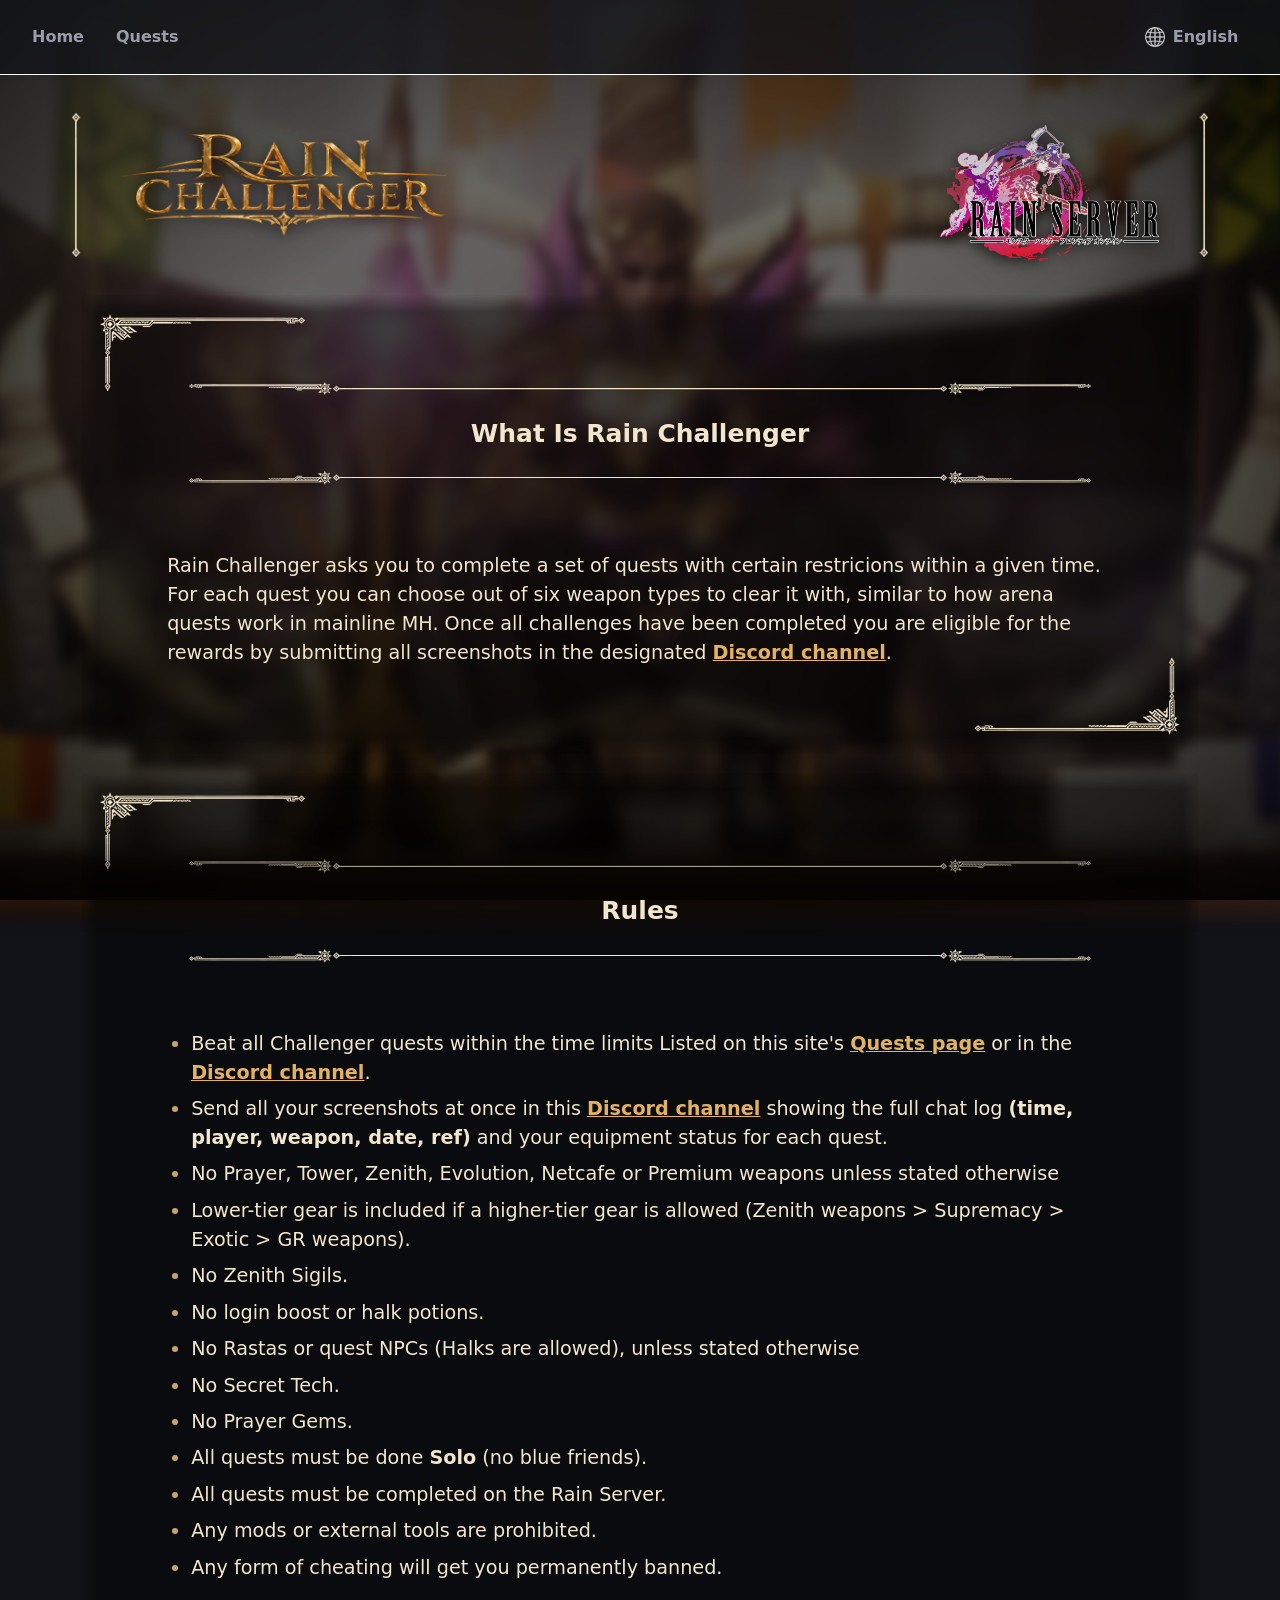
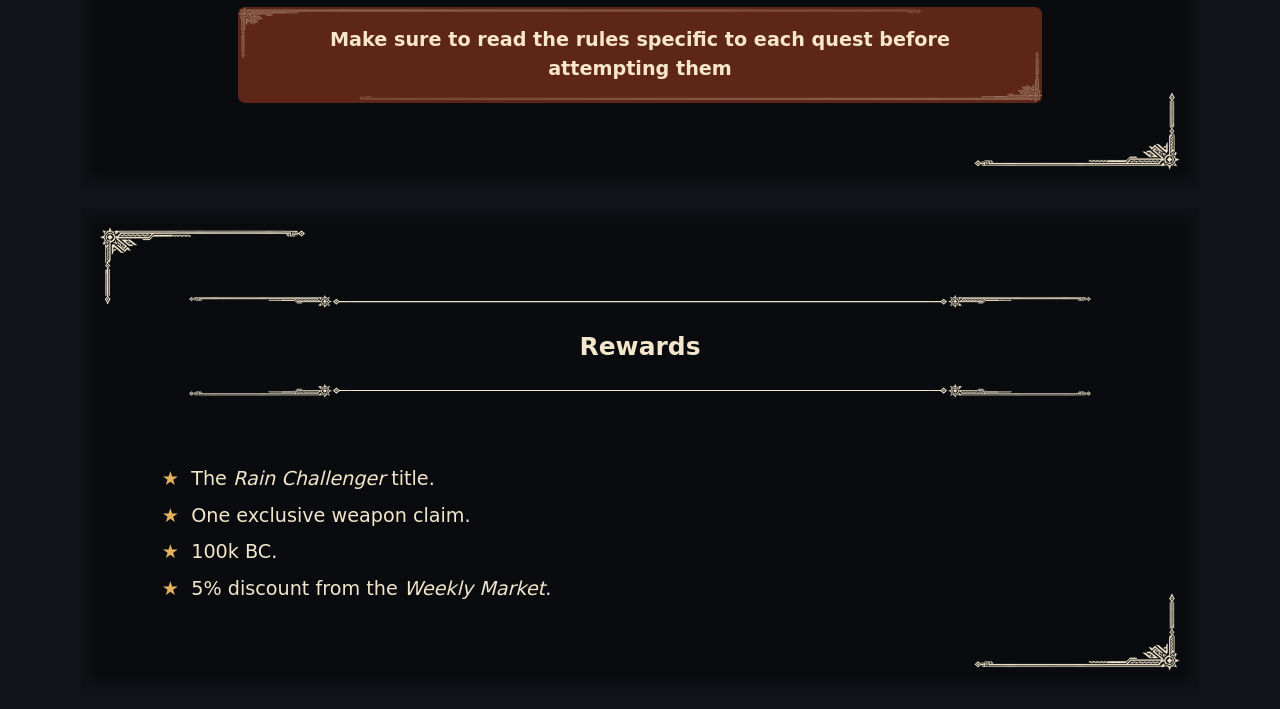
==== commit 23651d00: "fix: update allowed weapons count" ====
--- a/index.html
+++ b/index.html
@@ -46,7 +46,7 @@
         <p data-i18n="intro.text">
           Rain Challenger asks you to complete a set of quests
           with certain restricions within a given time. For each quest you can
-          choose out of five weapon types to clear it with, similar to how arena
+          choose out of six weapon types to clear it with, similar to how arena
           quests work in mainline MH. Once all challenges have been completed you are
           eligible for the rewards by submitting all screenshots in the designated
           <a href="https://discord.com/channels/937230168223789066/1414057000987267222">Discord channel</a>.
@@ -76,4 +76,4 @@
   </main>
 </body>
 
-</html>+</html>
